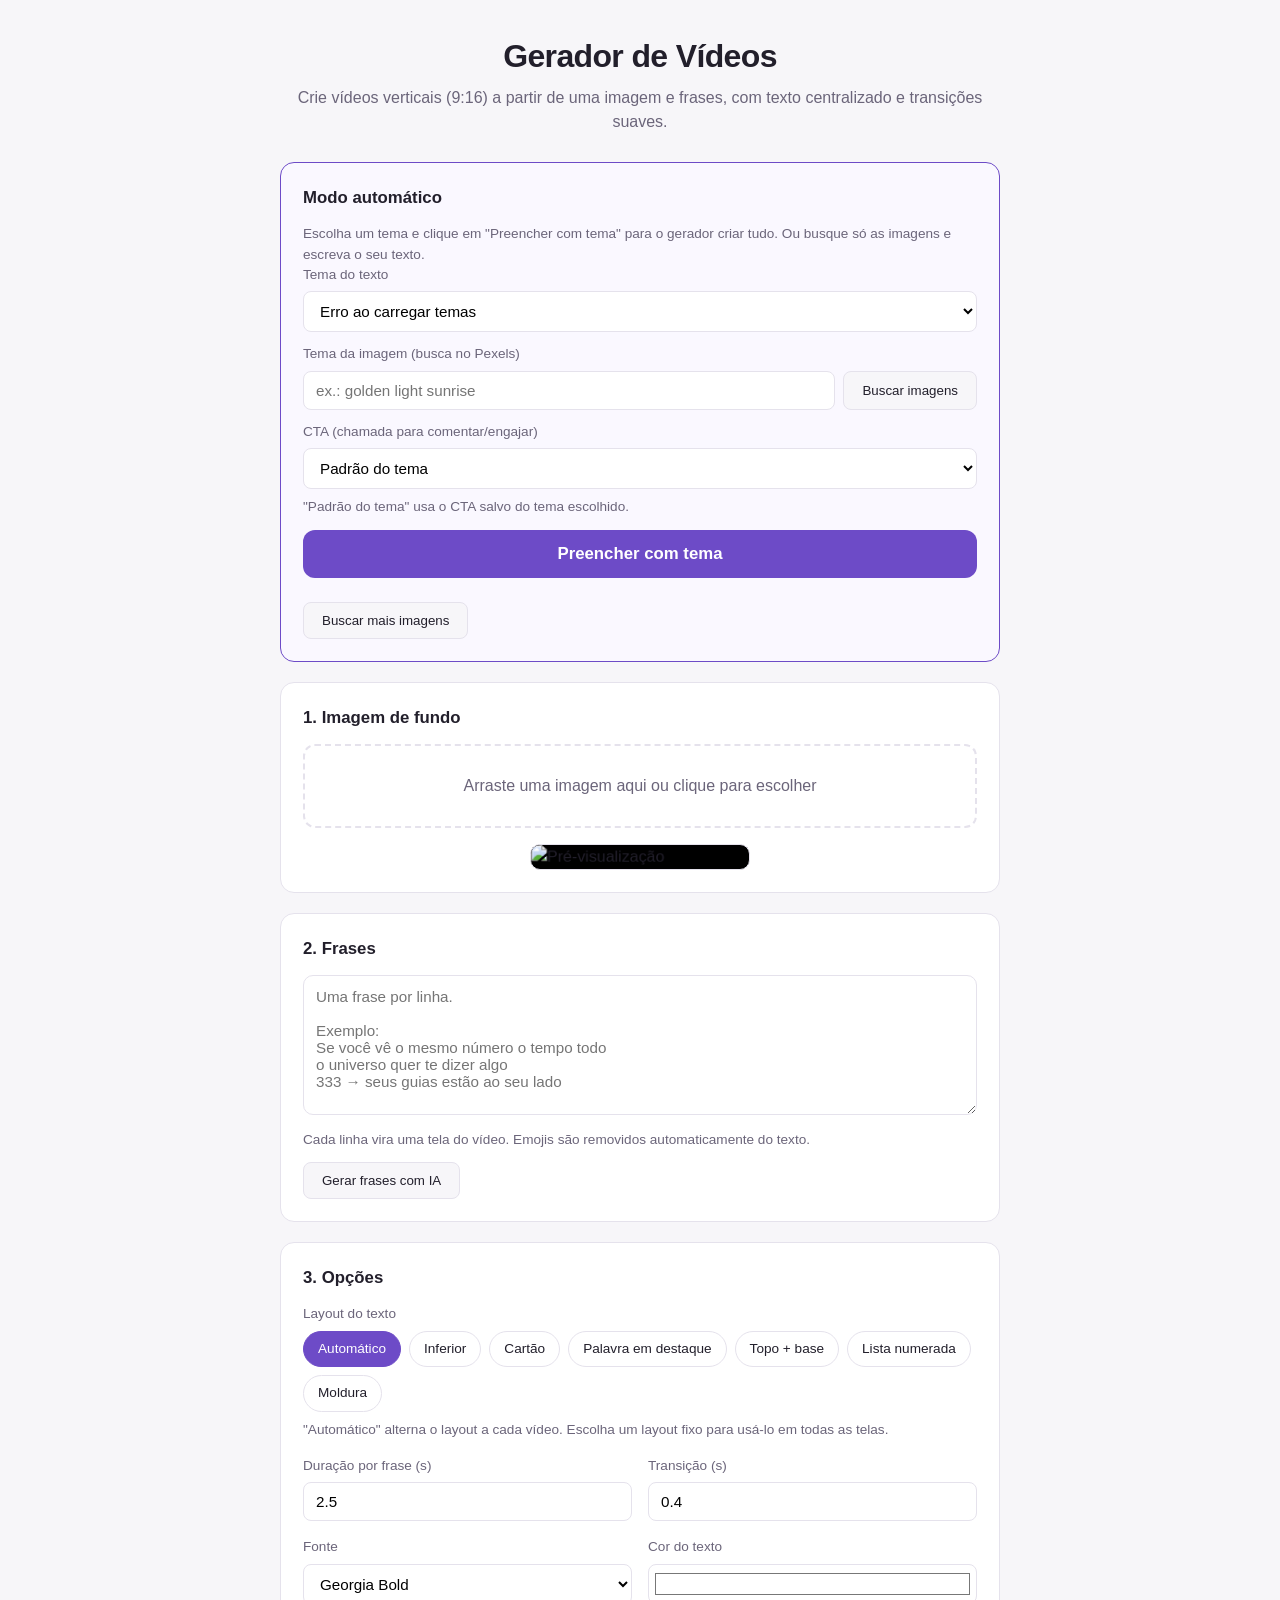
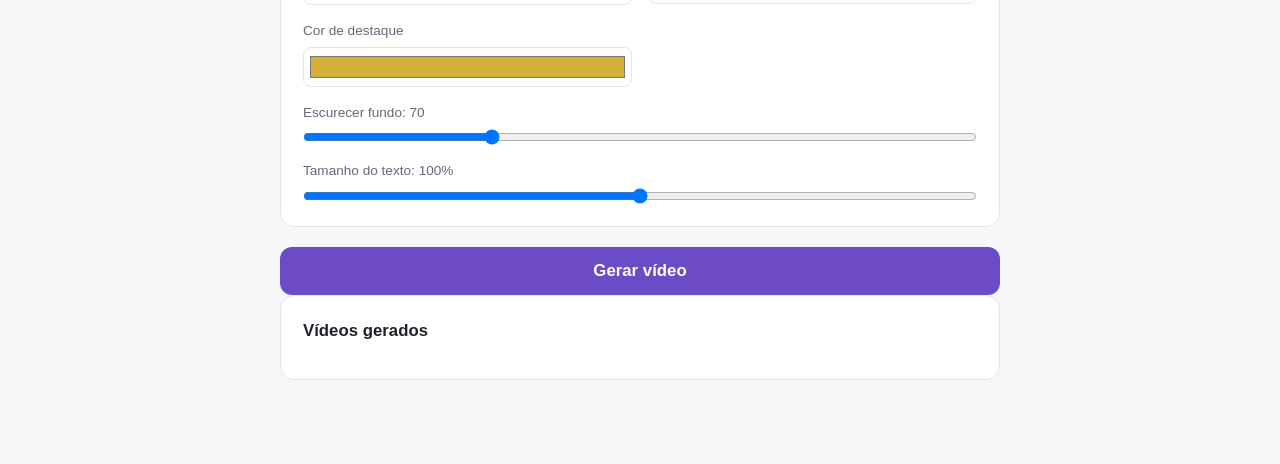
==== web/index.html @ 18d62687 "feat: initial commit Gerador de vídeos verticais (9:16) para TikTok/UGC a partir de imagem + frases." ====
<!DOCTYPE html>
<html lang="pt-BR">
<head>
  <meta charset="UTF-8">
  <meta name="viewport" content="width=device-width, initial-scale=1.0">
  <title>Gerador de Vídeos</title>
  <link rel="icon" href="data:,">
  <link rel="stylesheet" href="estilo.css">
</head>
<body>
  <div class="container">
    <header>
      <h1>Gerador de Vídeos</h1>
      <p class="subtitulo">Crie vídeos verticais (9:16) a partir de uma imagem e frases, com texto centralizado e transições suaves.</p>
    </header>

    <main>
      <section class="cartao cartao-auto">
        <h2>Modo automático</h2>
        <p class="dica">Escolha um tema e clique em "Preencher com tema" para o gerador criar tudo. Ou busque só as imagens e escreva o seu texto.</p>
        <div class="campo">
          <label for="tema-auto">Tema do texto</label>
          <select id="tema-auto">
            <option value="">Carregando temas…</option>
          </select>
        </div>
        <div class="campo">
          <label for="busca-imagem">Tema da imagem (busca no Pexels)</label>
          <div class="linha-busca">
            <input type="text" id="busca-imagem" placeholder="ex.: golden light sunrise">
            <button type="button" id="buscar-imagens" class="botao-download">Buscar imagens</button>
          </div>
        </div>
        <div class="campo">
          <label for="cta">CTA (chamada para comentar/engajar)</label>
          <select id="cta">
            <option value="">Padrão do tema</option>
          </select>
          <p class="dica">"Padrão do tema" usa o CTA salvo do tema escolhido.</p>
        </div>
        <button id="gerar-auto" class="botao-primario">Preencher com tema</button>
        <div id="fundo-grid" class="fundo-grid" hidden></div>
        <button id="buscar-mais" class="botao-download" hidden>Buscar mais imagens</button>
        <div id="auto-status" class="dica" hidden></div>
      </section>

      <section class="cartao">
        <h2>1. Imagem de fundo</h2>
        <div id="dropzone" class="dropzone">
          <input type="file" id="imagem" accept="image/*" hidden>
          <div class="dropzone-inner">
            <span class="dropzone-texto" id="dropzone-texto">Arraste uma imagem aqui ou clique para escolher</span>
          </div>
        </div>
        <div class="preview-clip">
          <img id="preview" class="preview" alt="Pré-visualização" hidden>
        </div>
      </section>

      <section class="cartao">
        <h2>2. Frases</h2>
        <textarea id="textos" rows="6" placeholder="Uma frase por linha.&#10;&#10;Exemplo:&#10;Se você vê o mesmo número o tempo todo&#10;o universo quer te dizer algo&#10;333 → seus guias estão ao seu lado"></textarea>
        <p class="dica">Cada linha vira uma tela do vídeo. Emojis são removidos automaticamente do texto.</p>
        <button id="gerar-frases" class="botao-download">Gerar frases com IA</button>
      </section>

      <section class="cartao" id="cartao-preview" hidden>
        <h2>Pré-visualização</h2>
        <div class="preview-wrap">
          <img id="preview-frame-bg" class="preview-frame-layer" alt="Fundo animado">
          <img id="preview-frame-overlay" class="preview-frame-layer" alt="Texto e moldura estáticos">
        </div>
        <p class="dica">Mostra como a primeira frase vai aparecer no vídeo.</p>
      </section>

      <section class="cartao">
        <h2>3. Opções</h2>
        <div class="grade">
          <div class="campo campo-cheio">
            <span class="campo-rotulo" id="rotulo-template">Layout do texto</span>
            <div class="chips" id="templates" role="group" aria-labelledby="rotulo-template">
              <button type="button" class="chip chip-auto chip-ativo" data-template="" aria-pressed="true">Automático</button>
              <button type="button" class="chip" data-template="inferior" aria-pressed="false">Inferior</button>
              <button type="button" class="chip" data-template="cartao" aria-pressed="false">Cartão</button>
              <button type="button" class="chip" data-template="destaque" aria-pressed="false">Palavra em destaque</button>
              <button type="button" class="chip" data-template="topo_base" aria-pressed="false">Topo + base</button>
              <button type="button" class="chip" data-template="lista" aria-pressed="false">Lista numerada</button>
              <button type="button" class="chip" data-template="moldura" aria-pressed="false">Moldura</button>
            </div>
            <p class="dica">"Automático" alterna o layout a cada vídeo. Escolha um layout fixo para usá-lo em todas as telas.</p>
          </div>
          <div class="campo">
            <label for="duracao">Duração por frase (s)</label>
            <input type="number" id="duracao" value="2.5" step="0.1" min="0.5">
          </div>
          <div class="campo">
            <label for="fade">Transição (s)</label>
            <input type="number" id="fade" value="0.4" step="0.1" min="0">
          </div>
          <div class="campo">
            <label for="fonte">Fonte</label>
            <select id="fonte">
              <option value="georgia bold" selected>Georgia Bold</option>
              <option value="arial bold">Arial Bold</option>
              <option value="georgia">Georgia</option>
              <option value="arial">Arial</option>
              <option value="helvetica">Helvetica</option>
              <option value="times">Times</option>
              <option value="futura">Futura</option>
            </select>
          </div>
          <div class="campo">
            <label for="cor">Cor do texto</label>
            <input type="color" id="cor" value="#ffffff">
          </div>
          <div class="campo">
            <label for="cor-destaque">Cor de destaque</label>
            <input type="color" id="cor-destaque" value="#d4af37">
          </div>
          <div class="campo campo-cheio">
            <label for="escurecer">Escurecer fundo: <span id="escurecer-valor">70</span></label>
            <input type="range" id="escurecer" min="0" max="255" value="70">
          </div>
          <div class="campo campo-cheio">
            <label for="tamanho">Tamanho do texto: <span id="tamanho-valor">100</span>%</label>
            <input type="range" id="tamanho" min="50" max="150" value="100">
          </div>
        </div>
      </section>

      <button id="gerar" class="botao-primario">Gerar vídeo</button>

      <div id="alerta" class="alerta" hidden></div>

      <section id="resultado" class="cartao" hidden>
        <h2>Vídeo gerado</h2>
        <video id="video-resultado" controls></video>
        <a id="link-download" class="botao-download" download>Baixar vídeo</a>
      </section>

      <section id="resultado-legenda" class="cartao" hidden>
        <h2>Legenda pronta (copie pro TikTok)</h2>
        <textarea id="legenda-texto" rows="5" readonly></textarea>
        <div class="botoes-linha">
          <button id="copiar-legenda" class="botao-download">Copiar legenda</button>
          <button id="gerar-legenda" class="botao-download">Gerar legenda com IA</button>
        </div>
      </section>

      <section class="cartao">
        <h2>Vídeos gerados</h2>
        <div id="lista-videos" class="lista-videos"></div>
      </section>
    </main>
  </div>
  <script src="app.js"></script>
</body>
</html>
---- web/estilo.css ----
* {
  box-sizing: border-box;
  margin: 0;
  padding: 0;
}

:root {
  --fundo: #f7f6f9;
  --cartao: #ffffff;
  --borda: #e5e2ec;
  --texto: #221f2b;
  --texto-suave: #6b657a;
  --acento: #6d4bc7;
  --acento-hover: #5b3bb0;
  --erro: #c0392b;
  --erro-fundo: #fdecea;
}

body {
  font-family: -apple-system, BlinkMacSystemFont, "Segoe UI", Roboto, Helvetica, Arial, sans-serif;
  background: var(--fundo);
  color: var(--texto);
  line-height: 1.5;
}

.container {
  max-width: 760px;
  margin: 0 auto;
  padding: 32px 20px 64px;
}

header {
  text-align: center;
  margin-bottom: 28px;
}

header h1 {
  font-size: 2rem;
  font-weight: 700;
  letter-spacing: -0.02em;
}

.subtitulo {
  color: var(--texto-suave);
  margin-top: 6px;
}

.cartao {
  background: var(--cartao);
  border: 1px solid var(--borda);
  border-radius: 14px;
  padding: 22px;
  margin-bottom: 20px;
}

.cartao h2 {
  font-size: 1.05rem;
  font-weight: 600;
  margin-bottom: 14px;
}

/* Dropzone */
.dropzone {
  border: 2px dashed var(--borda);
  border-radius: 12px;
  padding: 28px;
  text-align: center;
  cursor: pointer;
  transition: border-color 0.15s, background 0.15s;
}

.dropzone:hover,
.dropzone.drag {
  border-color: var(--acento);
  background: #faf8ff;
}

.dropzone-texto {
  color: var(--texto-suave);
}

.preview {
  display: block;
  max-width: 220px;
  margin: 16px auto 0;
  border-radius: 10px;
  border: 1px solid var(--borda);
}

/* Textarea */
textarea {
  width: 100%;
  padding: 12px;
  border: 1px solid var(--borda);
  border-radius: 10px;
  font-family: inherit;
  font-size: 0.95rem;
  resize: vertical;
  min-height: 140px;
}

textarea:focus,
input:focus,
select:focus {
  outline: none;
  border-color: var(--acento);
}

.dica {
  color: var(--texto-suave);
  font-size: 0.85rem;
  margin-top: 8px;
}

/* Grade de opções */
.grade {
  display: grid;
  grid-template-columns: 1fr 1fr;
  gap: 16px;
}

.campo {
  display: flex;
  flex-direction: column;
}

.campo label {
  font-size: 0.85rem;
  color: var(--texto-suave);
  margin-bottom: 6px;
}

.campo input[type="number"],
.campo input[type="text"],
.campo select {
  width: 100%;
  padding: 10px 12px;
  border: 1px solid var(--borda);
  border-radius: 8px;
  font-size: 0.95rem;
  font-family: inherit;
  background: #fff;
}

.campo input[type="color"] {
  width: 100%;
  height: 40px;
  border: 1px solid var(--borda);
  border-radius: 8px;
  padding: 4px;
  background: #fff;
}

.campo input[type="range"] {
  width: 100%;
}

.campo-cheio {
  grid-column: 1 / -1;
}

/* Botões */
.botao-primario {
  width: 100%;
  padding: 14px;
  background: var(--acento);
  color: #fff;
  border: none;
  border-radius: 12px;
  font-size: 1.05rem;
  font-weight: 600;
  cursor: pointer;
  transition: background 0.15s;
}

.botao-primario:hover {
  background: var(--acento-hover);
}

.botao-primario:disabled {
  opacity: 0.6;
  cursor: not-allowed;
}

.botao-download {
  display: inline-block;
  margin-top: 12px;
  padding: 10px 18px;
  background: var(--fundo);
  border: 1px solid var(--borda);
  border-radius: 8px;
  color: var(--texto);
  text-decoration: none;
  font-weight: 500;
}

.botao-download:hover {
  border-color: var(--acento);
}

/* Alerta */
.alerta {
  margin: 16px 0;
  padding: 12px 16px;
  background: var(--erro-fundo);
  color: var(--erro);
  border-radius: 10px;
  font-weight: 500;
}

/* Resultado */
#resultado video {
  width: 100%;
  max-height: 480px;
  border-radius: 12px;
  background: #000;
}

/* Lista de vídeos */
.lista-videos {
  display: flex;
  flex-direction: column;
  gap: 16px;
}

.item-video {
  display: flex;
  flex-direction: column;
  gap: 8px;
}

.item-video video {
  width: 100%;
  max-height: 300px;
  border-radius: 10px;
  background: #000;
}

.vazio {
  color: var(--texto-suave);
  text-align: center;
  padding: 16px 0;
}

@media (max-width: 520px) {
  .grade {
    grid-template-columns: 1fr;
  }
}

.preview-wrap {
  display: flex;
  justify-content: center;
  margin-top: 4px;
}

.cartao-auto {
  border-color: var(--acento);
  background: #faf8ff;
}

.cartao-auto .campo {
  margin-bottom: 12px;
}

/* Animação Ken Burns sutil: zoom lento + pan mínimo, loop infinito.
   O transform é aplicado no <img> (não na div wrapper). O wrapper tem
   overflow:hidden e tamanho fixo, então a caixa de layout NÃO muda —
   o que se move é só a imagem dentro da "moldura". */
@keyframes kenburns {
  from { transform: scale(1) translate(0, 0); }
  to   { transform: scale(1.08) translate(-4px, -3px); }
}

#preview,
#preview-frame-bg {
  animation: kenburns 10s ease-in-out infinite alternate;
  transform-origin: center center;
  will-change: transform;
}

/* O overlay (texto+moldura) fica estático por cima — só o bg anima. */
#preview-frame-overlay {
  /* sem animation */
}

/* Moldura fixa que recorta o overflow visual do scale da imagem.
   A div mantém o mesmo tamanho; só o que está dentro dela se move. */
.preview-clip,
.preview-wrap {
  overflow: hidden;
}

.preview-clip {
  max-width: 220px;
  margin: 16px auto 0;
  border-radius: 10px;
  border: 1px solid var(--borda);
  background: #000;
}

.preview-clip .preview {
  margin: 0;
  max-width: 100%;
  border: none;
  border-radius: 0;
  display: block;
}

/* Preview do vídeo: empilha bg (animado) + overlay (estático) dentro
   do mesmo wrapper .preview-wrap com tamanho fixo. */
.preview-wrap {
  position: relative;
  max-width: 220px;
  margin: 0 auto;
  aspect-ratio: 9 / 16;
  border-radius: 10px;
  border: 1px solid var(--borda);
  box-shadow: 0 2px 10px rgba(0, 0, 0, 0.12);
  background: #000;
}

.preview-frame-layer {
  position: absolute;
  inset: 0;
  width: 100%;
  height: 100%;
  display: block;
}

#resultado-legenda textarea {
  width: 100%;
  min-height: 100px;
}

.fundo-grid {
  display: grid;
  grid-template-columns: repeat(auto-fill, minmax(90px, 1fr));
  gap: 8px;
  margin-top: 12px;
}

.fundo-item {
  position: relative;
  aspect-ratio: 9 / 16;
  border-radius: 8px;
  overflow: hidden;
  border: 1px solid var(--borda);
}

.fundo-item img {
  width: 100%;
  height: 100%;
  object-fit: cover;
  display: block;
}

.fundo-remover {
  position: absolute;
  top: 4px;
  right: 4px;
  width: 22px;
  height: 22px;
  border-radius: 50%;
  background: rgba(0, 0, 0, 0.65);
  color: #fff;
  border: none;
  cursor: pointer;
  font-size: 14px;
  line-height: 1;
}

.botoes-linha {
  display: flex;
  gap: 8px;
  flex-wrap: wrap;
  margin-top: 12px;
}

/* Seletor de layout do texto (chips) */
.campo-rotulo {
  font-size: 0.85rem;
  color: var(--texto-suave);
  margin-bottom: 6px;
}

.chips {
  display: flex;
  flex-wrap: wrap;
  gap: 8px;
}

.chip {
  padding: 9px 14px;
  border: 1px solid var(--borda);
  border-radius: 999px;
  background: #fff;
  color: var(--texto);
  font-family: inherit;
  font-size: 0.85rem;
  font-weight: 500;
  line-height: 1.2;
  cursor: pointer;
  transition: border-color 0.15s, background 0.15s, color 0.15s;
}

.chip:hover {
  border-color: var(--acento);
  color: var(--acento);
}

.chip:focus-visible {
  outline: 2px solid var(--acento);
  outline-offset: 2px;
}

.chip-ativo,
.chip-ativo:hover {
  background: var(--acento);
  border-color: var(--acento);
  color: #fff;
}

/* "Automático" fica tracejado quando não está selecionado (layout não fixado) */
.chip-auto:not(.chip-ativo) {
  border-style: dashed;
}

.chip-auto:not(.chip-ativo):hover {
  border-style: solid;
}

/* Linha de busca de imagem (input + botão na mesma linha) */
.linha-busca {
  display: flex;
  gap: 8px;
}

.linha-busca input[type="text"] {
  flex: 1;
  min-width: 0;
}

.linha-busca .botao-download {
  margin-top: 0;
  flex-shrink: 0;
  white-space: nowrap;
}

.botao-download:focus-visible {
  outline: 2px solid var(--acento);
  outline-offset: 2px;
}

@media (max-width: 520px) {
  .linha-busca {
    flex-direction: column;
  }

  .linha-busca .botao-download {
    width: 100%;
  }
}
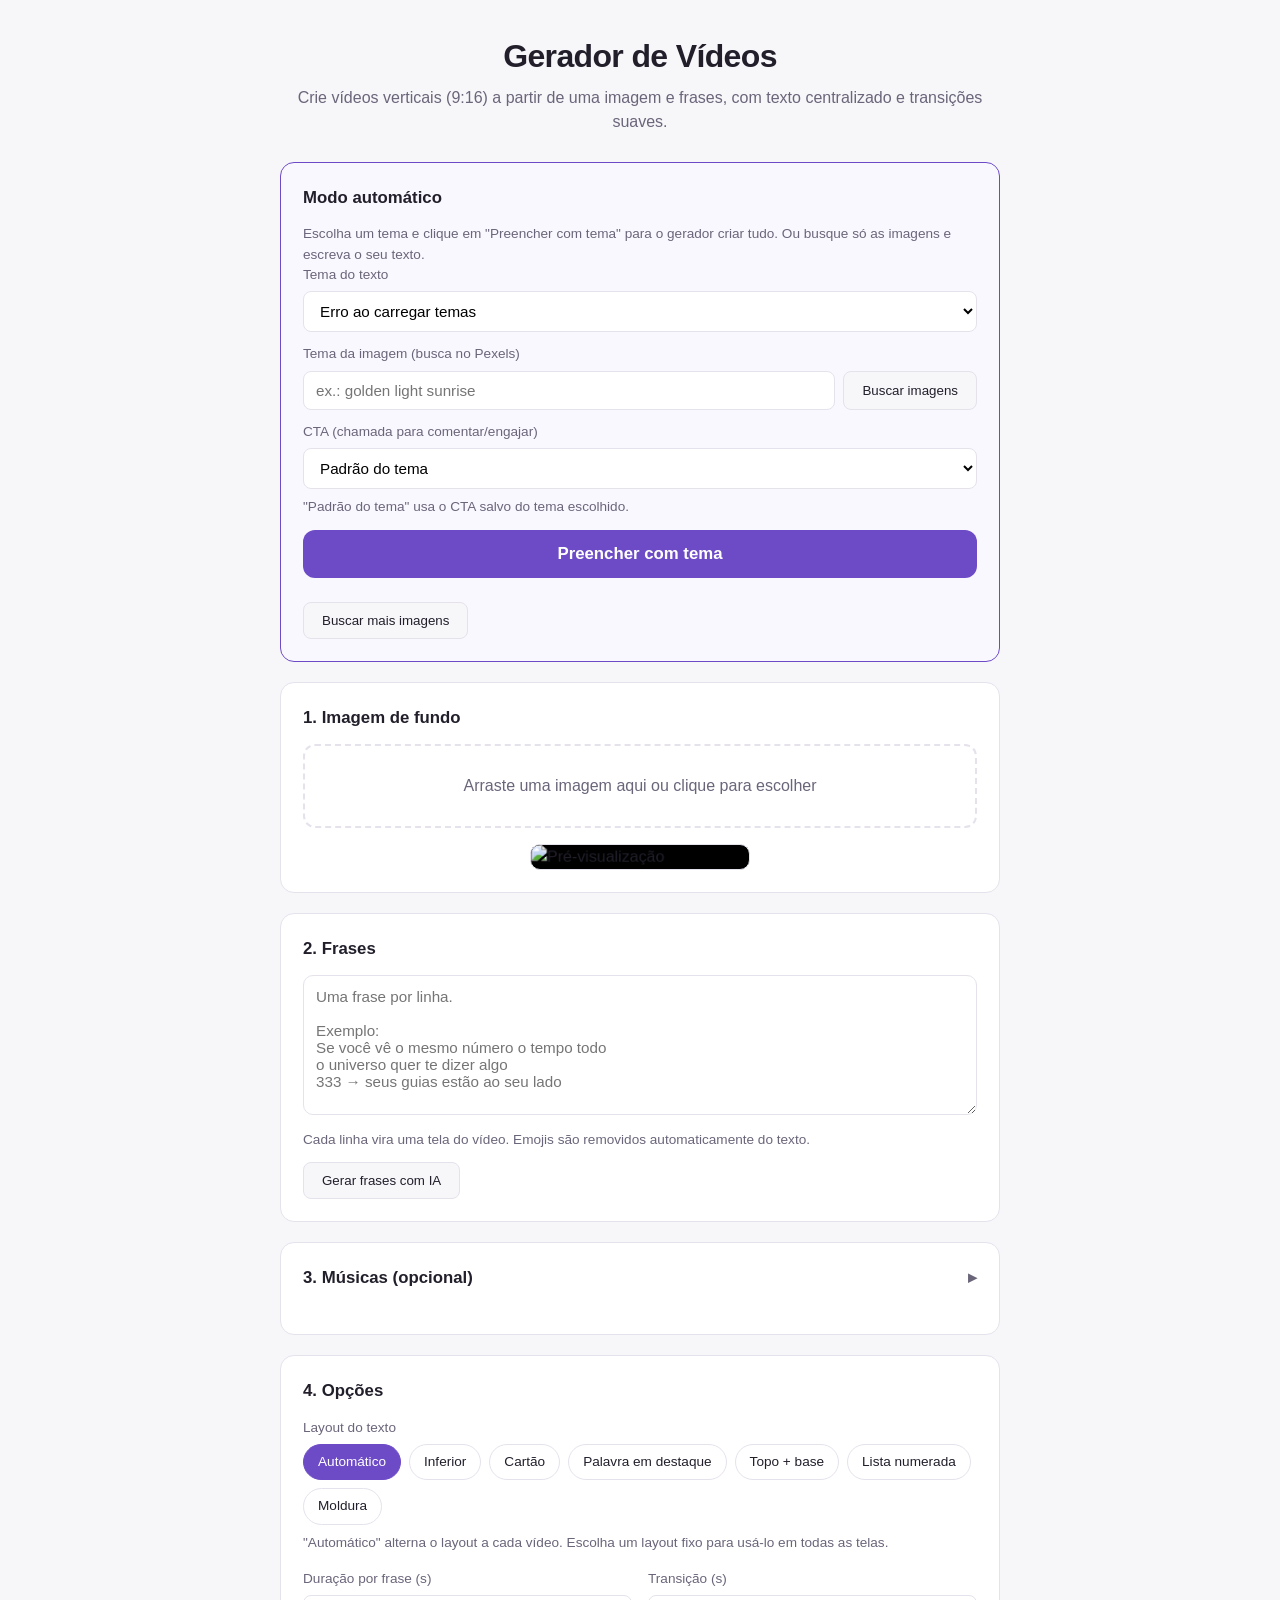
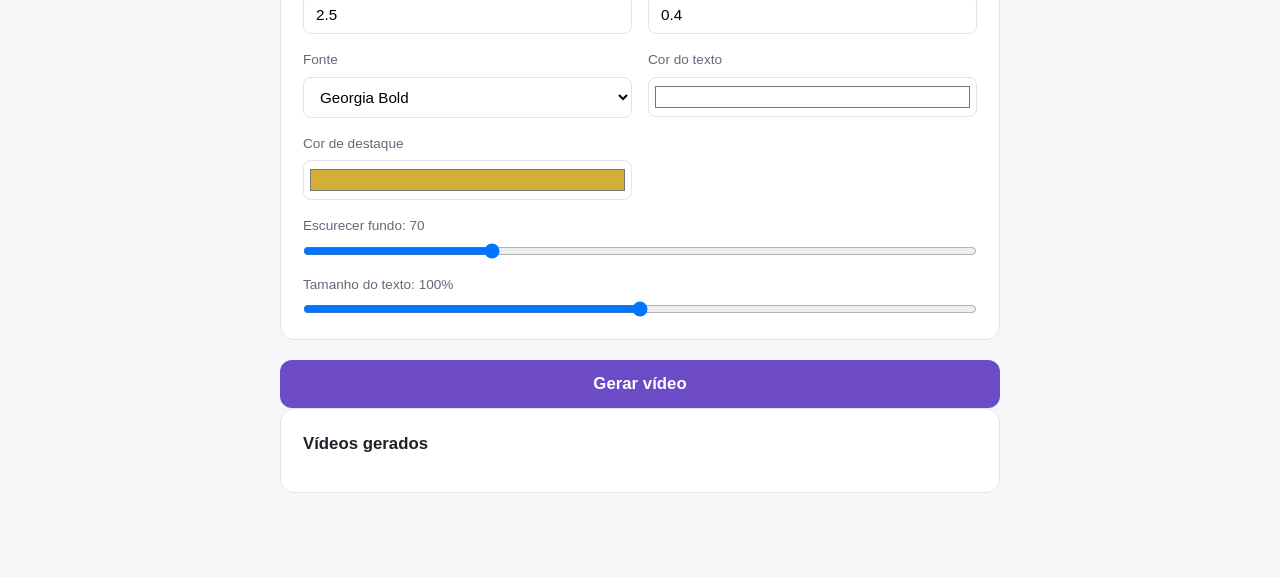
==== commit 8a9d1b27: "feat: adicionar música de fundo (Openverse) com picker lazy/acordeão Backend: - openverse_audio.py: " ====
--- a/web/index.html
+++ b/web/index.html
@@ -64,6 +64,23 @@
         <button id="gerar-frases" class="botao-download">Gerar frases com IA</button>
       </section>
 
+      <section class="cartao cartao-acordeao">
+        <h2 class="audio-cabecalho" aria-expanded="false" aria-controls="audioConteudo">
+          3. Músicas (opcional)
+          <span class="audio-chevron" aria-hidden="true">▸</span>
+        </h2>
+        <div class="audio-conteudo" id="audioConteudo" hidden>
+          <div class="musica-query-linha">
+            <input type="text" id="musica-query" class="musica-query"
+                   value="ambient hopeful inspirational background"
+                   placeholder="ambient hopeful inspirational background">
+            <button type="button" id="musica-buscar" class="botao-download">Buscar músicas</button>
+          </div>
+          <div class="audio-opcoes" id="audioOpcoes"></div>
+          <input type="hidden" id="audioId" name="audio_id">
+        </div>
+      </section>
+
       <section class="cartao" id="cartao-preview" hidden>
         <h2>Pré-visualização</h2>
         <div class="preview-wrap">
@@ -74,7 +91,7 @@
       </section>
 
       <section class="cartao">
-        <h2>3. Opções</h2>
+        <h2>4. Opções</h2>
         <div class="grade">
           <div class="campo campo-cheio">
             <span class="campo-rotulo" id="rotulo-template">Layout do texto</span>
--- a/web/estilo.css
+++ b/web/estilo.css
@@ -14,6 +14,8 @@
   --acento-hover: #5b3bb0;
   --erro: #c0392b;
   --erro-fundo: #fdecea;
+  --ouro: #d4af37;
+  --ouro-suave: #fbf5e3;
 }
 
 body {
@@ -461,3 +463,253 @@
     width: 100%;
   }
 }
+
+/* ===== Música de fundo (picker de áudio) ===== */
+
+/* Seção em acordeão: o cartão ganha um fio dourado sutil no hover */
+.cartao-acordeao {
+  transition: border-color 0.15s;
+}
+
+.cartao-acordeao:hover {
+  border-color: rgba(212, 175, 55, 0.45);
+}
+
+/* Cabeçalho clicável: mantém o visual de h2, mas vira disclosure.
+   As margens negativas + padding compensam para o texto ficar
+   exatamente onde o h2 dos outros cartões fica. */
+.audio-cabecalho {
+  display: flex;
+  align-items: center;
+  justify-content: space-between;
+  gap: 8px;
+  margin: -8px -8px 0;
+  padding: 8px;
+  border-radius: 10px;
+  cursor: pointer;
+  user-select: none;
+  -webkit-user-select: none;
+  transition: background 0.15s;
+}
+
+.audio-cabecalho:hover {
+  background: var(--fundo);
+}
+
+.audio-cabecalho:focus-visible {
+  outline: 2px solid var(--acento);
+  outline-offset: 2px;
+}
+
+.audio-chevron {
+  display: inline-block;
+  color: var(--texto-suave);
+  transition: transform 0.2s ease;
+}
+
+.audio-cabecalho[aria-expanded="true"] .audio-chevron {
+  transform: rotate(90deg);
+}
+
+.audio-conteudo {
+  margin-top: 16px;
+  display: flex;
+  flex-direction: column;
+  gap: 16px;
+}
+
+/* [hidden] precisa vencer o display:flex acima */
+.audio-conteudo[hidden] {
+  display: none;
+}
+
+.musica-query-linha {
+  display: flex;
+  gap: 8px;
+  align-items: stretch;
+}
+
+/* Mesmo tratamento dos outros inputs de texto do app */
+.musica-query {
+  flex: 1;
+  min-width: 0;
+  padding: 10px 12px;
+  border: 1px solid var(--borda);
+  border-radius: 8px;
+  background: #fff;
+  color: var(--texto);
+  font-family: inherit;
+  font-size: 0.95rem;
+}
+
+.musica-query:focus {
+  outline: none;
+  border-color: var(--ouro);
+  box-shadow: 0 0 0 3px rgba(212, 175, 55, 0.15);
+}
+
+.musica-query-linha .botao-download {
+  margin-top: 0;
+  flex-shrink: 0;
+  white-space: nowrap;
+}
+
+.musica-query-linha .botao-download:disabled {
+  opacity: 0.55;
+  cursor: wait;
+}
+
+.audio-opcoes {
+  display: grid;
+  /* min explícito: o widget <audio> tem largura mínima intrínseca e
+     não pode esticar a trilha (min-width:auto do item ficaria em 389px) */
+  grid-template-columns: repeat(auto-fill, minmax(min(220px, 100%), 1fr));
+  gap: 12px;
+}
+
+.audio-card {
+  display: flex;
+  flex-direction: column;
+  gap: 10px;
+  min-width: 0;
+  padding: 14px;
+  background: var(--cartao);
+  border: 1px solid var(--borda);
+  border-radius: 12px;
+  box-shadow: 0 1px 4px rgba(34, 31, 43, 0.06);
+  transition: border-color 0.15s, box-shadow 0.15s, background 0.15s;
+}
+
+.audio-card:hover {
+  border-color: var(--acento);
+  box-shadow: 0 4px 14px rgba(34, 31, 43, 0.1);
+}
+
+.audio-card-selecionado,
+.audio-card-selecionado:hover {
+  border-color: var(--ouro);
+  background: var(--ouro-suave);
+  box-shadow: 0 0 0 1px var(--ouro), 0 4px 14px rgba(212, 175, 55, 0.22);
+}
+
+.audio-card-topo {
+  display: flex;
+  align-items: baseline;
+  justify-content: space-between;
+  gap: 8px;
+}
+
+.audio-titulo {
+  min-width: 0;
+  font-size: 0.9rem;
+  font-weight: 600;
+  white-space: nowrap;
+  overflow: hidden;
+  text-overflow: ellipsis;
+}
+
+.audio-duracao {
+  flex-shrink: 0;
+  padding: 2px 8px;
+  border-radius: 999px;
+  background: rgba(34, 31, 43, 0.06);
+  color: var(--texto-suave);
+  font-size: 0.75rem;
+  font-weight: 500;
+  font-variant-numeric: tabular-nums;
+}
+
+.audio-card-selecionado .audio-duracao {
+  background: rgba(212, 175, 55, 0.28);
+}
+
+.audio-card audio {
+  display: block;
+  width: 100%;
+  height: 40px;
+}
+
+.audio-escolher {
+  align-self: flex-start;
+  padding: 9px 16px;
+  border: 1px solid var(--borda);
+  border-radius: 999px;
+  background: #fff;
+  color: var(--texto);
+  font-family: inherit;
+  font-size: 0.85rem;
+  font-weight: 500;
+  line-height: 1.2;
+  cursor: pointer;
+  transition: border-color 0.15s, background 0.15s, color 0.15s;
+}
+
+.audio-escolher:hover {
+  border-color: var(--acento);
+  color: var(--acento);
+}
+
+.audio-escolher:focus-visible {
+  outline: 2px solid var(--acento);
+  outline-offset: 2px;
+}
+
+.audio-card-selecionado .audio-escolher,
+.audio-card-selecionado .audio-escolher:hover {
+  background: var(--ouro);
+  border-color: var(--ouro);
+  color: #33290a;
+  font-weight: 600;
+}
+
+.audio-status {
+  grid-column: 1 / -1;
+  display: flex;
+  align-items: center;
+  justify-content: center;
+  gap: 8px;
+  padding: 24px 14px;
+  border: 1px dashed var(--borda);
+  border-radius: 12px;
+  color: var(--texto-suave);
+  font-size: 0.9rem;
+  text-align: center;
+}
+
+.audio-status-erro {
+  border-color: rgba(192, 57, 43, 0.35);
+  background: var(--erro-fundo);
+  color: var(--erro);
+}
+
+.audio-spinner {
+  display: inline-block;
+  width: 14px;
+  height: 14px;
+  border: 2px solid var(--borda);
+  border-top-color: var(--acento);
+  border-radius: 50%;
+  animation: audio-girar 0.8s linear infinite;
+}
+
+@keyframes audio-girar {
+  to { transform: rotate(360deg); }
+}
+
+/* Mobile: uma coluna de cartões, largura cheia */
+@media (max-width: 767px) {
+  .audio-opcoes {
+    grid-template-columns: minmax(0, 1fr);
+  }
+}
+
+/* Mobile: busca em linha própria (input + botão empilhados) */
+@media (max-width: 520px) {
+  .musica-query-linha {
+    flex-direction: column;
+  }
+
+  .musica-query-linha .botao-download {
+    width: 100%;
+  }
+}
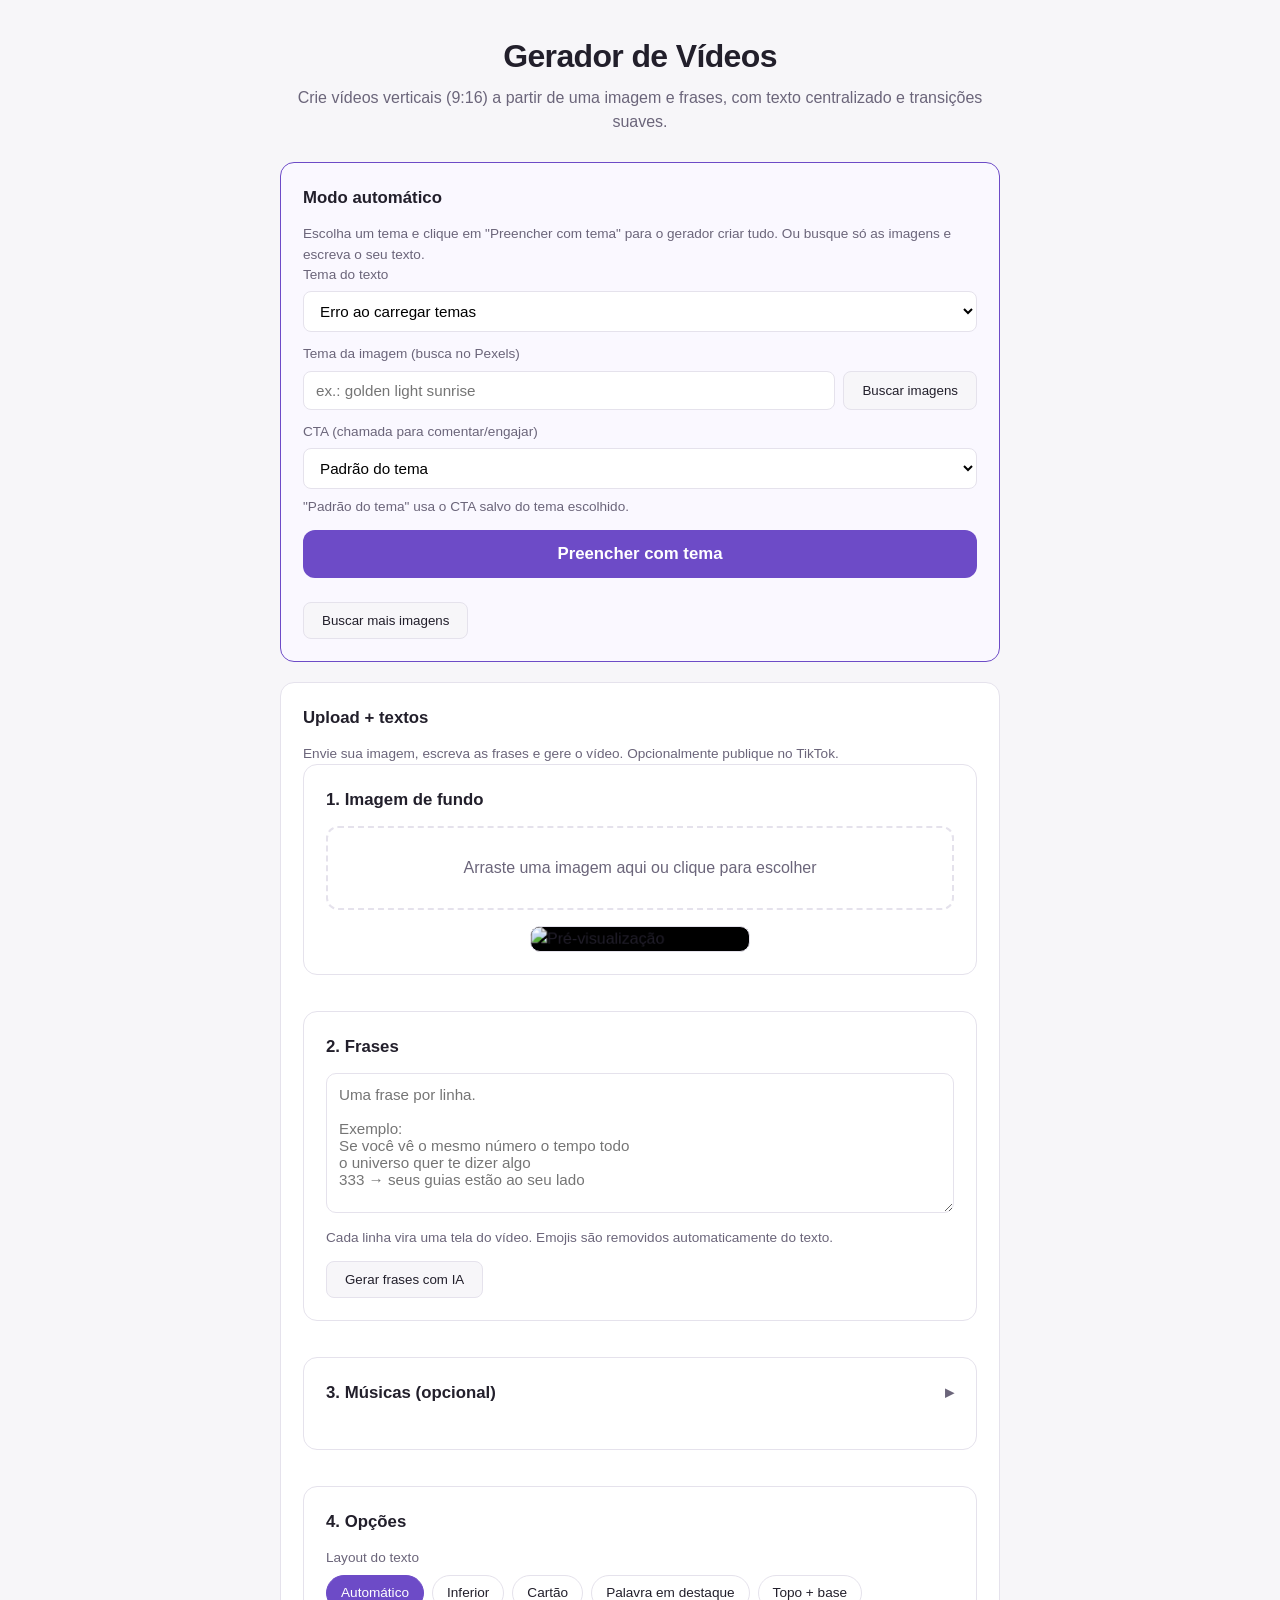
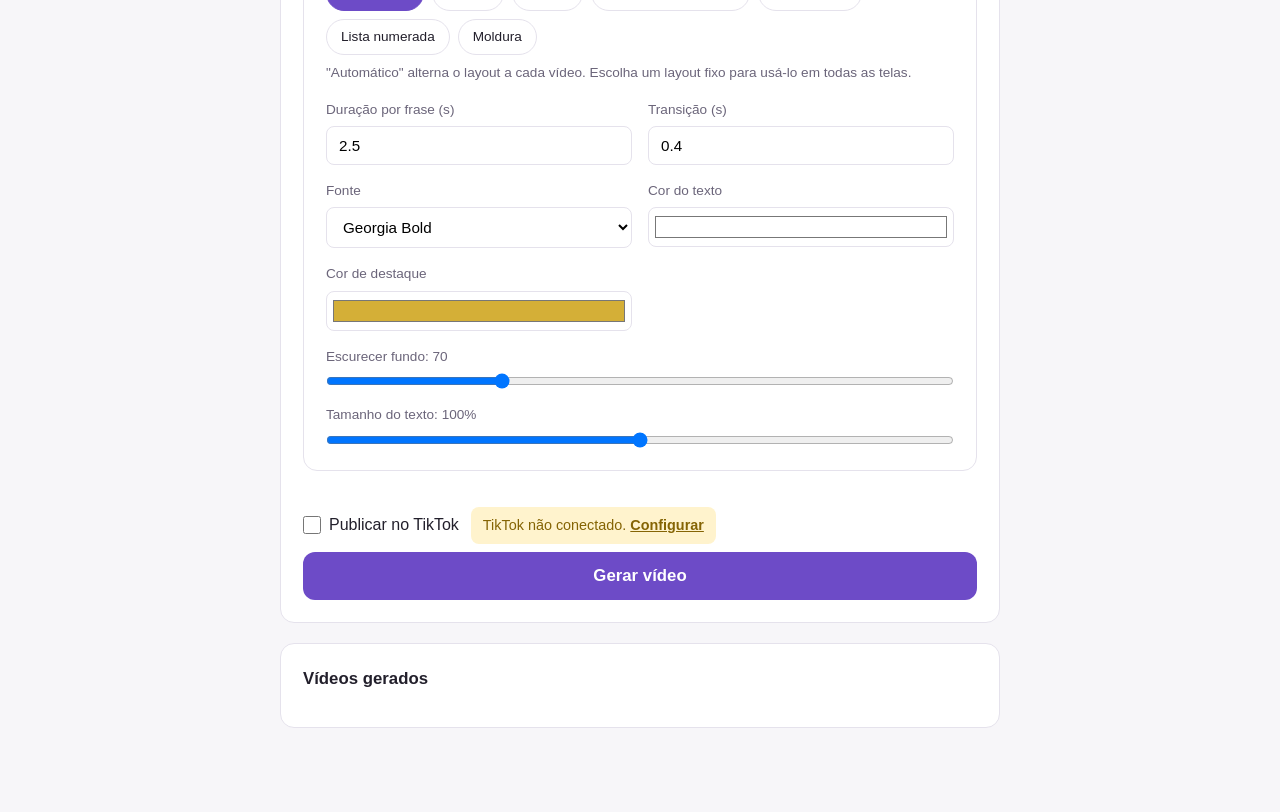
==== commit 9531c5ff: "feat(web): upload+textos panel + Publicar checkbox + SSE client + re-attach Implements issue #6 from" ====
--- a/web/index.html
+++ b/web/index.html
@@ -44,108 +44,126 @@
         <div id="auto-status" class="dica" hidden></div>
       </section>
 
-      <section class="cartao">
-        <h2>1. Imagem de fundo</h2>
-        <div id="dropzone" class="dropzone">
-          <input type="file" id="imagem" accept="image/*" hidden>
-          <div class="dropzone-inner">
-            <span class="dropzone-texto" id="dropzone-texto">Arraste uma imagem aqui ou clique para escolher</span>
+      <section class="cartao cartao-upload">
+        <h2>Upload + textos</h2>
+        <p class="dica">Envie sua imagem, escreva as frases e gere o vídeo. Opcionalmente publique no TikTok.</p>
+
+        <div class="upload-painel">
+          <section class="cartao">
+            <h2>1. Imagem de fundo</h2>
+            <div id="dropzone" class="dropzone">
+              <input type="file" id="imagem" accept="image/*" hidden>
+              <div class="dropzone-inner">
+                <span class="dropzone-texto" id="dropzone-texto">Arraste uma imagem aqui ou clique para escolher</span>
+              </div>
+            </div>
+            <div class="preview-clip">
+              <img id="preview" class="preview" alt="Pré-visualização" hidden>
+            </div>
+          </section>
+
+          <section class="cartao">
+            <h2>2. Frases</h2>
+            <textarea id="textos" rows="6" placeholder="Uma frase por linha.&#10;&#10;Exemplo:&#10;Se você vê o mesmo número o tempo todo&#10;o universo quer te dizer algo&#10;333 → seus guias estão ao seu lado"></textarea>
+            <p class="dica">Cada linha vira uma tela do vídeo. Emojis são removidos automaticamente do texto.</p>
+            <button id="gerar-frases" class="botao-download">Gerar frases com IA</button>
+          </section>
+
+          <section class="cartao cartao-acordeao">
+            <h2 class="audio-cabecalho" aria-expanded="false" aria-controls="audioConteudo">
+              3. Músicas (opcional)
+              <span class="audio-chevron" aria-hidden="true">▸</span>
+            </h2>
+            <div class="audio-conteudo" id="audioConteudo" hidden>
+              <div class="musica-query-linha">
+                <input type="text" id="musica-query" class="musica-query"
+                       value="ambient hopeful inspirational background"
+                       placeholder="ambient hopeful inspirational background">
+                <button type="button" id="musica-buscar" class="botao-download">Buscar músicas</button>
+              </div>
+              <div class="audio-opcoes" id="audioOpcoes"></div>
+              <input type="hidden" id="audioId" name="audio_id">
+            </div>
+          </section>
+
+          <section class="cartao" id="cartao-preview" hidden>
+            <h2>Pré-visualização</h2>
+            <div class="preview-wrap">
+              <img id="preview-frame-bg" class="preview-frame-layer" alt="Fundo animado">
+              <img id="preview-frame-overlay" class="preview-frame-layer" alt="Texto e moldura estáticos">
+            </div>
+            <p class="dica">Mostra como a primeira frase vai aparecer no vídeo.</p>
+          </section>
+
+          <section class="cartao">
+            <h2>4. Opções</h2>
+            <div class="grade">
+              <div class="campo campo-cheio">
+                <span class="campo-rotulo" id="rotulo-template">Layout do texto</span>
+                <div class="chips" id="templates" role="group" aria-labelledby="rotulo-template">
+                  <button type="button" class="chip chip-auto chip-ativo" data-template="" aria-pressed="true">Automático</button>
+                  <button type="button" class="chip" data-template="inferior" aria-pressed="false">Inferior</button>
+                  <button type="button" class="chip" data-template="cartao" aria-pressed="false">Cartão</button>
+                  <button type="button" class="chip" data-template="destaque" aria-pressed="false">Palavra em destaque</button>
+                  <button type="button" class="chip" data-template="topo_base" aria-pressed="false">Topo + base</button>
+                  <button type="button" class="chip" data-template="lista" aria-pressed="false">Lista numerada</button>
+                  <button type="button" class="chip" data-template="moldura" aria-pressed="false">Moldura</button>
+                </div>
+                <p class="dica">"Automático" alterna o layout a cada vídeo. Escolha um layout fixo para usá-lo em todas as telas.</p>
+              </div>
+              <div class="campo">
+                <label for="duracao">Duração por frase (s)</label>
+                <input type="number" id="duracao" value="2.5" step="0.1" min="0.5">
+              </div>
+              <div class="campo">
+                <label for="fade">Transição (s)</label>
+                <input type="number" id="fade" value="0.4" step="0.1" min="0">
+              </div>
+              <div class="campo">
+                <label for="fonte">Fonte</label>
+                <select id="fonte">
+                  <option value="georgia bold" selected>Georgia Bold</option>
+                  <option value="arial bold">Arial Bold</option>
+                  <option value="georgia">Georgia</option>
+                  <option value="arial">Arial</option>
+                  <option value="helvetica">Helvetica</option>
+                  <option value="times">Times</option>
+                  <option value="futura">Futura</option>
+                </select>
+              </div>
+              <div class="campo">
+                <label for="cor">Cor do texto</label>
+                <input type="color" id="cor" value="#ffffff">
+              </div>
+              <div class="campo">
+                <label for="cor-destaque">Cor de destaque</label>
+                <input type="color" id="cor-destaque" value="#d4af37">
+              </div>
+              <div class="campo campo-cheio">
+                <label for="escurecer">Escurecer fundo: <span id="escurecer-valor">70</span></label>
+                <input type="range" id="escurecer" min="0" max="255" value="70">
+              </div>
+              <div class="campo campo-cheio">
+                <label for="tamanho">Tamanho do texto: <span id="tamanho-valor">100</span>%</label>
+                <input type="range" id="tamanho" min="50" max="150" value="100">
+              </div>
+            </div>
+          </section>
+        </div>
+
+        <div class="publicar-linha">
+          <label class="publicar-checkbox">
+            <input type="checkbox" id="publicarCheckbox">
+            <span>Publicar no TikTok</span>
+          </label>
+          <div id="publicarAviso" class="aviso-tokens" hidden>
+            TikTok não conectado. <a href="tiktok-auth/" target="_blank">Configurar</a>
           </div>
+          <div id="statusPill" class="status-pill" hidden></div>
         </div>
-        <div class="preview-clip">
-          <img id="preview" class="preview" alt="Pré-visualização" hidden>
-        </div>
+
+        <button id="gerar" class="botao-primario">Gerar vídeo</button>
       </section>
-
-      <section class="cartao">
-        <h2>2. Frases</h2>
-        <textarea id="textos" rows="6" placeholder="Uma frase por linha.&#10;&#10;Exemplo:&#10;Se você vê o mesmo número o tempo todo&#10;o universo quer te dizer algo&#10;333 → seus guias estão ao seu lado"></textarea>
-        <p class="dica">Cada linha vira uma tela do vídeo. Emojis são removidos automaticamente do texto.</p>
-        <button id="gerar-frases" class="botao-download">Gerar frases com IA</button>
-      </section>
-
-      <section class="cartao cartao-acordeao">
-        <h2 class="audio-cabecalho" aria-expanded="false" aria-controls="audioConteudo">
-          3. Músicas (opcional)
-          <span class="audio-chevron" aria-hidden="true">▸</span>
-        </h2>
-        <div class="audio-conteudo" id="audioConteudo" hidden>
-          <div class="musica-query-linha">
-            <input type="text" id="musica-query" class="musica-query"
-                   value="ambient hopeful inspirational background"
-                   placeholder="ambient hopeful inspirational background">
-            <button type="button" id="musica-buscar" class="botao-download">Buscar músicas</button>
-          </div>
-          <div class="audio-opcoes" id="audioOpcoes"></div>
-          <input type="hidden" id="audioId" name="audio_id">
-        </div>
-      </section>
-
-      <section class="cartao" id="cartao-preview" hidden>
-        <h2>Pré-visualização</h2>
-        <div class="preview-wrap">
-          <img id="preview-frame-bg" class="preview-frame-layer" alt="Fundo animado">
-          <img id="preview-frame-overlay" class="preview-frame-layer" alt="Texto e moldura estáticos">
-        </div>
-        <p class="dica">Mostra como a primeira frase vai aparecer no vídeo.</p>
-      </section>
-
-      <section class="cartao">
-        <h2>4. Opções</h2>
-        <div class="grade">
-          <div class="campo campo-cheio">
-            <span class="campo-rotulo" id="rotulo-template">Layout do texto</span>
-            <div class="chips" id="templates" role="group" aria-labelledby="rotulo-template">
-              <button type="button" class="chip chip-auto chip-ativo" data-template="" aria-pressed="true">Automático</button>
-              <button type="button" class="chip" data-template="inferior" aria-pressed="false">Inferior</button>
-              <button type="button" class="chip" data-template="cartao" aria-pressed="false">Cartão</button>
-              <button type="button" class="chip" data-template="destaque" aria-pressed="false">Palavra em destaque</button>
-              <button type="button" class="chip" data-template="topo_base" aria-pressed="false">Topo + base</button>
-              <button type="button" class="chip" data-template="lista" aria-pressed="false">Lista numerada</button>
-              <button type="button" class="chip" data-template="moldura" aria-pressed="false">Moldura</button>
-            </div>
-            <p class="dica">"Automático" alterna o layout a cada vídeo. Escolha um layout fixo para usá-lo em todas as telas.</p>
-          </div>
-          <div class="campo">
-            <label for="duracao">Duração por frase (s)</label>
-            <input type="number" id="duracao" value="2.5" step="0.1" min="0.5">
-          </div>
-          <div class="campo">
-            <label for="fade">Transição (s)</label>
-            <input type="number" id="fade" value="0.4" step="0.1" min="0">
-          </div>
-          <div class="campo">
-            <label for="fonte">Fonte</label>
-            <select id="fonte">
-              <option value="georgia bold" selected>Georgia Bold</option>
-              <option value="arial bold">Arial Bold</option>
-              <option value="georgia">Georgia</option>
-              <option value="arial">Arial</option>
-              <option value="helvetica">Helvetica</option>
-              <option value="times">Times</option>
-              <option value="futura">Futura</option>
-            </select>
-          </div>
-          <div class="campo">
-            <label for="cor">Cor do texto</label>
-            <input type="color" id="cor" value="#ffffff">
-          </div>
-          <div class="campo">
-            <label for="cor-destaque">Cor de destaque</label>
-            <input type="color" id="cor-destaque" value="#d4af37">
-          </div>
-          <div class="campo campo-cheio">
-            <label for="escurecer">Escurecer fundo: <span id="escurecer-valor">70</span></label>
-            <input type="range" id="escurecer" min="0" max="255" value="70">
-          </div>
-          <div class="campo campo-cheio">
-            <label for="tamanho">Tamanho do texto: <span id="tamanho-valor">100</span>%</label>
-            <input type="range" id="tamanho" min="50" max="150" value="100">
-          </div>
-        </div>
-      </section>
-
-      <button id="gerar" class="botao-primario">Gerar vídeo</button>
 
       <div id="alerta" class="alerta" hidden></div>
 
@@ -153,6 +171,12 @@
         <h2>Vídeo gerado</h2>
         <video id="video-resultado" controls></video>
         <a id="link-download" class="botao-download" download>Baixar vídeo</a>
+      </section>
+
+      <section id="publicar-resultado" class="cartao" hidden>
+        <h2>Publicação</h2>
+        <p><strong>publish_id:</strong> <code id="publicarPublishId"></code></p>
+        <p><a id="publicarTikTokLink" href="#" target="_blank">Abrir post no TikTok</a></p>
       </section>
 
       <section id="resultado-legenda" class="cartao" hidden>
--- a/web/estilo.css
+++ b/web/estilo.css
@@ -713,3 +713,92 @@
     width: 100%;
   }
 }
+
+/* === Publish flow (issue #6) === */
+
+.cartao-upload {
+  /* Wraps the manual flow. Inner sections remain their existing .cartao style. */
+}
+
+.upload-painel {
+  display: flex;
+  flex-direction: column;
+  gap: 16px;
+  margin-bottom: 16px;
+}
+
+.publicar-linha {
+  display: flex;
+  align-items: center;
+  flex-wrap: wrap;
+  gap: 12px;
+  margin: 16px 0 8px 0;
+}
+
+.publicar-checkbox {
+  display: inline-flex;
+  align-items: center;
+  gap: 8px;
+  cursor: pointer;
+  font-weight: 500;
+}
+
+.publicar-checkbox input[type="checkbox"] {
+  width: 18px;
+  height: 18px;
+  cursor: pointer;
+}
+
+.publicar-checkbox input[type="checkbox"]:disabled {
+  cursor: not-allowed;
+}
+
+.aviso-tokens {
+  padding: 8px 12px;
+  background: var(--aviso-fundo, #fff3cd);
+  color: var(--aviso-texto, #856404);
+  border-radius: 8px;
+  font-size: 0.9em;
+}
+
+.aviso-tokens a {
+  color: inherit;
+  text-decoration: underline;
+  font-weight: 600;
+}
+
+.status-pill {
+  display: inline-block;
+  padding: 6px 14px;
+  border-radius: 999px;
+  font-size: 0.9em;
+  font-weight: 500;
+  font-family: ui-monospace, "SF Mono", Menlo, monospace;
+}
+
+.status-pill.status-pending {
+  background: #e3e3e3;
+  color: #555;
+}
+
+.status-pill.status-running {
+  background: #cfe2ff;
+  color: #084298;
+}
+
+.status-pill.status-done {
+  background: #d1e7dd;
+  color: #0f5132;
+}
+
+.status-pill.status-error {
+  background: #f8d7da;
+  color: #842029;
+}
+
+#publicar-resultado code {
+  background: #f4f4f4;
+  padding: 2px 6px;
+  border-radius: 4px;
+  font-size: 0.9em;
+}
